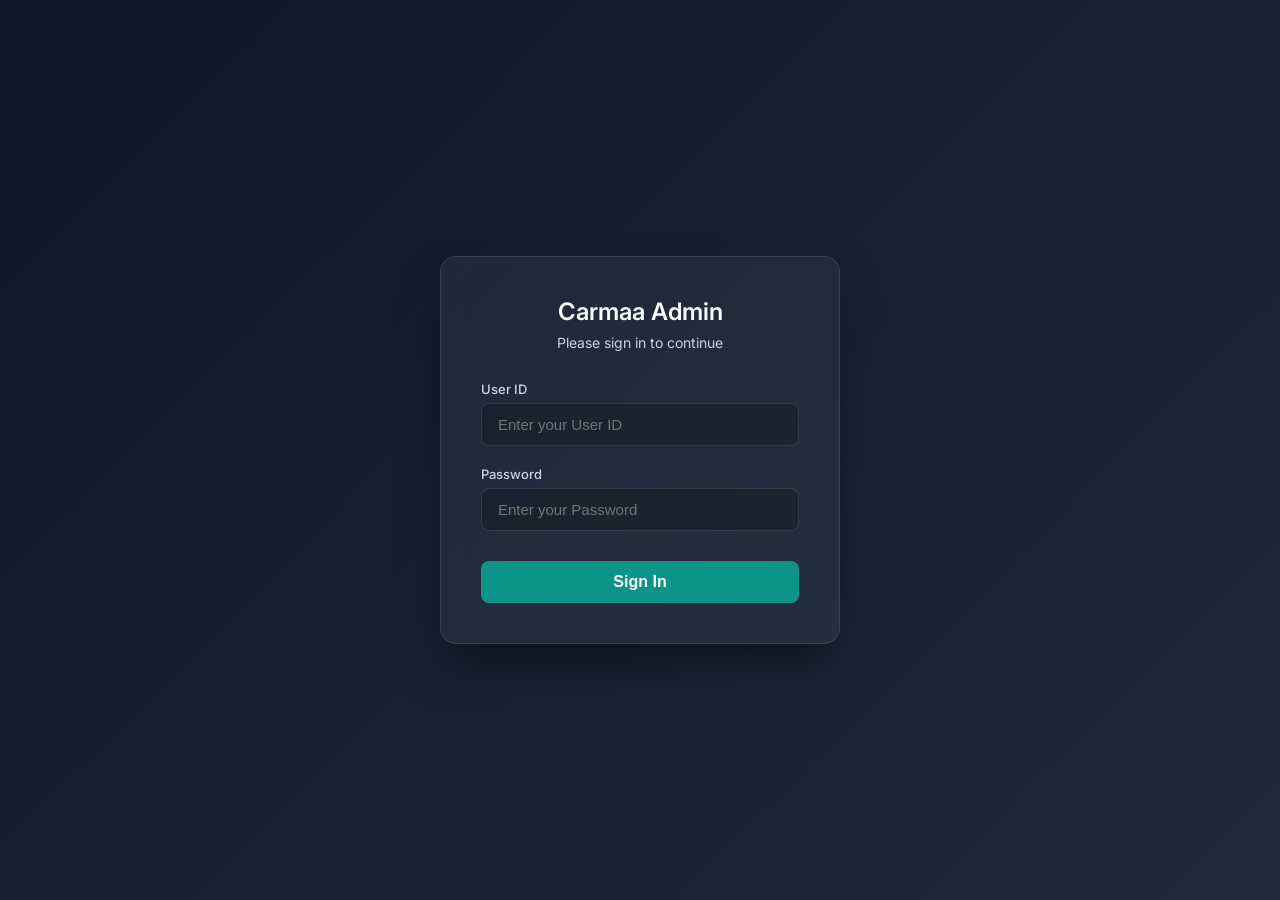
==== index.html @ 68e30fb7 "Initial commit: Carmaa Admin Portal static files" ====
<!DOCTYPE html>
<html lang="en">
<head>
    <meta charset="UTF-8">
    <meta name="viewport" content="width=device-width, initial-scale=1.0">
    <title>Carmaa Admin Portal - Login</title>
    <!-- We link our CSS file here so the page knows how to style itself -->
    <link rel="stylesheet" href="style.css">
    <!-- Importing a premium font (Inter) from Google Fonts -->
    <link href="https://fonts.googleapis.com/css2?family=Inter:wght@400;500;600;700&display=swap" rel="stylesheet">
</head>
<body>
    
    <!-- This container helps us center everything on the screen -->
    <div class="login-container">
        
        <!-- The login box with the glassmorphism effect -->
        <div class="login-box">
            <h1>Carmaa Admin</h1>
            <p class="subtitle">Please sign in to continue</p>
            
            <!-- We use an ID here so our JavaScript can find this specific form -->
            <form id="loginForm">
                
                <div class="input-group">
                    <label for="userid">User ID</label>
                    <input type="text" id="userid" name="userid" placeholder="Enter your User ID" required>
                </div>
                
                <div class="input-group">
                    <label for="password">Password</label>
                    <input type="password" id="password" name="password" placeholder="Enter your Password" required>
                </div>
                
                <!-- This paragraph is hidden by default, but we'll show it using JavaScript if the login fails -->
                <p id="errorMessage" class="error-message">Invalid User ID or Password.</p>
                
                <button type="submit" class="login-button">Sign In</button>
            </form>
        </div>
    </div>

    <!-- We link our JavaScript file at the end so it loads after the HTML is ready -->
    <script src="script.js"></script>
</body>
</html>
---- style.css ----
/* 
  1. CSS Variables
  This allows us to set colors once and reuse them everywhere.
  If we want to change the theme later, we only change it here.
*/
:root {
    --primary-color: #0d9488; /* A nice modern teal/green color */
    --primary-hover: #0f766e;
    --bg-gradient-1: #0f172a; /* Deep blue/slate */
    --bg-gradient-2: #1e293b;
    --text-main: #f8fafc;
    --text-muted: #cbd5e1;
    --glass-bg: rgba(255, 255, 255, 0.05);
    --glass-border: rgba(255, 255, 255, 0.1);
}

/* 
  2. Global Reset
  This removes default margins browsers add, making it look consistent.
*/
* {
    margin: 0;
    padding: 0;
    box-sizing: border-box;
}

body {
    font-family: 'Inter', sans-serif;
    /* We use a gradient background to give it that premium feel */
    background: linear-gradient(135deg, var(--bg-gradient-1), var(--bg-gradient-2));
    color: var(--text-main);
    min-height: 100vh;
    display: flex;
    flex-direction: column;
}

/* =========================================
   LOGIN PAGE STYLES (index.html)
   ========================================= */

.login-container {
    /* Flexbox allows us to easily center the login box exactly in the middle of the screen */
    display: flex;
    justify-content: center;
    align-items: center;
    min-height: 100vh;
    padding: 20px;
}

.login-box {
    /* Glassmorphism Effect: Semi-transparent background with a blur behind it */
    background: var(--glass-bg);
    backdrop-filter: blur(12px);
    -webkit-backdrop-filter: blur(12px);
    border: 1px solid var(--glass-border);
    border-radius: 16px;
    padding: 40px;
    width: 100%;
    max-width: 400px;
    box-shadow: 0 25px 50px -12px rgba(0, 0, 0, 0.5);
    text-align: center;
}

.login-box h1 {
    font-size: 24px;
    font-weight: 600;
    margin-bottom: 8px;
}

.subtitle {
    color: var(--text-muted);
    font-size: 14px;
    margin-bottom: 30px;
}

.input-group {
    margin-bottom: 20px;
    text-align: left;
}

.input-group label {
    display: block;
    font-size: 13px;
    font-weight: 500;
    color: var(--text-muted);
    margin-bottom: 6px;
}

.input-group input {
    width: 100%;
    padding: 12px 16px;
    background: rgba(0, 0, 0, 0.2);
    border: 1px solid var(--glass-border);
    border-radius: 8px;
    color: white;
    font-size: 15px;
    outline: none;
    transition: border-color 0.3s ease;
}

.input-group input:focus {
    border-color: var(--primary-color);
}

.login-button {
    width: 100%;
    padding: 12px;
    background-color: var(--primary-color);
    color: white;
    border: none;
    border-radius: 8px;
    font-size: 16px;
    font-weight: 600;
    cursor: pointer;
    transition: background-color 0.3s ease;
    margin-top: 10px;
}

.login-button:hover {
    background-color: var(--primary-hover);
}

.error-message {
    color: #ef4444; /* Red color for errors */
    font-size: 13px;
    margin-bottom: 15px;
    display: none; /* Hidden by default */
}


/* =========================================
   DASHBOARD PORTAL STYLES (portal.html)
   ========================================= */

.navbar {
    display: flex;
    justify-content: space-between;
    align-items: center;
    padding: 20px 40px;
    background: rgba(15, 23, 42, 0.8);
    backdrop-filter: blur(10px);
    border-bottom: 1px solid var(--glass-border);
}

.nav-brand {
    font-weight: 700;
    font-size: 20px;
}

.logout-btn {
    background: transparent;
    color: var(--text-muted);
    border: 1px solid var(--glass-border);
    padding: 8px 16px;
    border-radius: 6px;
    cursor: pointer;
    transition: all 0.3s ease;
}

.logout-btn:hover {
    background: rgba(255, 255, 255, 0.1);
    color: white;
}

.dashboard-container {
    flex: 1;
    padding: 60px 20px;
    max-width: 1200px;
    margin: 0 auto;
    width: 100%;
}

.dashboard-header {
    text-align: center;
    margin-bottom: 50px;
}

.dashboard-header h2 {
    font-size: 32px;
    margin-bottom: 10px;
}

.dashboard-header p {
    color: var(--text-muted);
    font-size: 16px;
}

/* 
  CSS Grid makes it easy to lay out the 4 cards.
  'auto-fit' combined with 'minmax' makes it responsive (looks good on mobile too!) 
*/
.tools-grid {
    display: grid;
    grid-template-columns: repeat(auto-fit, minmax(250px, 1fr));
    gap: 30px;
}

.tool-card {
    background: var(--glass-bg);
    border: 1px solid var(--glass-border);
    border-radius: 16px;
    padding: 30px;
    text-align: center;
    text-decoration: none;
    color: var(--text-main);
    transition: all 0.4s ease; /* Smooth animation when hovering */
}

/* Hover Effect for the cards */
.tool-card:hover {
    transform: translateY(-10px); /* Moves the card up slightly */
    box-shadow: 0 20px 40px rgba(0, 0, 0, 0.4); /* Adds a larger shadow */
    background: rgba(255, 255, 255, 0.08);
}

.card-image {
    width: 80px;
    height: 80px;
    margin: 0 auto 20px auto;
    background: rgba(255, 255, 255, 1);
    border-radius: 20px;
    padding: 15px;
    display: flex;
    justify-content: center;
    align-items: center;
}

.card-image img {
    max-width: 100%;
    max-height: 100%;
    object-fit: contain;
}

.tool-card h3 {
    font-size: 18px;
    font-weight: 600;
}
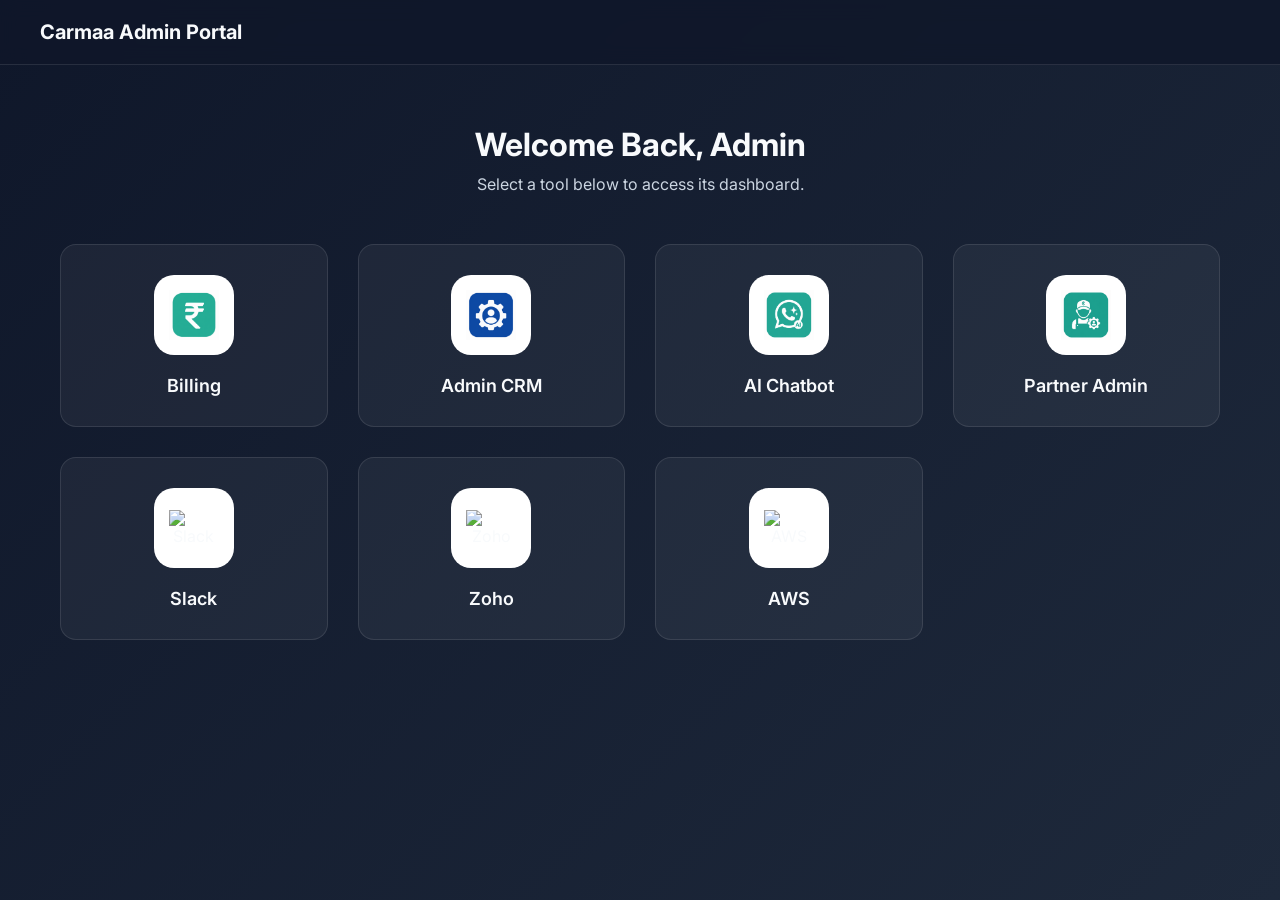
==== commit f68859ac: "Remove client-side login, add new tools" ====
--- a/index.html
+++ b/index.html
@@ -3,44 +3,88 @@
 <head>
     <meta charset="UTF-8">
     <meta name="viewport" content="width=device-width, initial-scale=1.0">
-    <title>Carmaa Admin Portal - Login</title>
-    <!-- We link our CSS file here so the page knows how to style itself -->
+    <title>Carmaa Admin - Dashboard</title>
     <link rel="stylesheet" href="style.css">
-    <!-- Importing a premium font (Inter) from Google Fonts -->
     <link href="https://fonts.googleapis.com/css2?family=Inter:wght@400;500;600;700&display=swap" rel="stylesheet">
 </head>
 <body>
     
-    <!-- This container helps us center everything on the screen -->
-    <div class="login-container">
+    <!-- Top navigation bar -->
+    <nav class="navbar">
+        <div class="nav-brand">Carmaa Admin Portal</div>
+    </nav>
+
+    <!-- Main content area -->
+    <main class="dashboard-container">
         
-        <!-- The login box with the glassmorphism effect -->
-        <div class="login-box">
-            <h1>Carmaa Admin</h1>
-            <p class="subtitle">Please sign in to continue</p>
+        <header class="dashboard-header">
+            <h2>Welcome Back, Admin</h2>
+            <p>Select a tool below to access its dashboard.</p>
+        </header>
+
+        <!-- A grid container to hold our 4 cards nicely aligned -->
+        <div class="tools-grid">
             
-            <!-- We use an ID here so our JavaScript can find this specific form -->
-            <form id="loginForm">
-                
-                <div class="input-group">
-                    <label for="userid">User ID</label>
-                    <input type="text" id="userid" name="userid" placeholder="Enter your User ID" required>
+            <!-- Tool 1: Billing -->
+            <!-- We use target="_blank" so it opens in a new tab -->
+            <a href="https://project-ah3t5-git-develop-carmaatechnologies-1700s-projects.vercel.app/?_vercel_share=kAFGG25IMNglXwDJtspXRXUY8GUaffum" target="_blank" class="tool-card">
+                <div class="card-image">
+                    <!-- We point to the image you will save in the assets folder -->
+                    <img src="./assets/billing.png" alt="Billing">
                 </div>
-                
-                <div class="input-group">
-                    <label for="password">Password</label>
-                    <input type="password" id="password" name="password" placeholder="Enter your Password" required>
+                <h3>Billing</h3>
+            </a>
+
+            <!-- Tool 2: Admin-CRM -->
+            <a href="https://admin-prd.carmaacarcare.com/" target="_blank" class="tool-card">
+                <div class="card-image">
+                    <img src="./assets/admin-crm.png" alt="Admin CRM">
                 </div>
-                
-                <!-- This paragraph is hidden by default, but we'll show it using JavaScript if the login fails -->
-                <p id="errorMessage" class="error-message">Invalid User ID or Password.</p>
-                
-                <button type="submit" class="login-button">Sign In</button>
-            </form>
+                <h3>Admin CRM</h3>
+            </a>
+
+            <!-- Tool 3: AIChatbot -->
+            <a href="https://saleaifront.carmaacarcare.com/" target="_blank" class="tool-card">
+                <div class="card-image">
+                    <img src="./assets/ai-chatbot.png" alt="AI Chatbot">
+                </div>
+                <h3>AI Chatbot</h3>
+            </a>
+
+            <!-- Tool 4: PartnerAdmin -->
+            <a href="http://partner-admin.carmaacarcare.com/" target="_blank" class="tool-card">
+                <div class="card-image">
+                    <img src="./assets/partner-admin.png" alt="Partner Admin">
+                </div>
+                <h3>Partner Admin</h3>
+            </a>
+
+            <!-- Tool 5: Slack -->
+            <a href="https://carmaacarcare.slack.com/" target="_blank" class="tool-card">
+                <div class="card-image">
+                    <img src="https://upload.wikimedia.org/wikipedia/commons/d/d5/Slack_icon_2019.svg" alt="Slack">
+                </div>
+                <h3>Slack</h3>
+            </a>
+
+            <!-- Tool 6: Zoho -->
+            <a href="http://workplace.zoho.in/#mail_app/mail/folder/inbox" target="_blank" class="tool-card">
+                <div class="card-image">
+                    <img src="https://upload.wikimedia.org/wikipedia/commons/8/87/Zoho_Corporation_logo.svg" alt="Zoho">
+                </div>
+                <h3>Zoho</h3>
+            </a>
+
+            <!-- Tool 7: AWS -->
+            <a href="https://carmaa.signin.aws.amazon.com/console" target="_blank" class="tool-card">
+                <div class="card-image">
+                    <img src="https://upload.wikimedia.org/wikipedia/commons/9/93/Amazon_Web_Services_Logo.svg" alt="AWS">
+                </div>
+                <h3>AWS</h3>
+            </a>
+
         </div>
-    </div>
+    </main>
 
-    <!-- We link our JavaScript file at the end so it loads after the HTML is ready -->
-    <script src="script.js"></script>
 </body>
 </html>
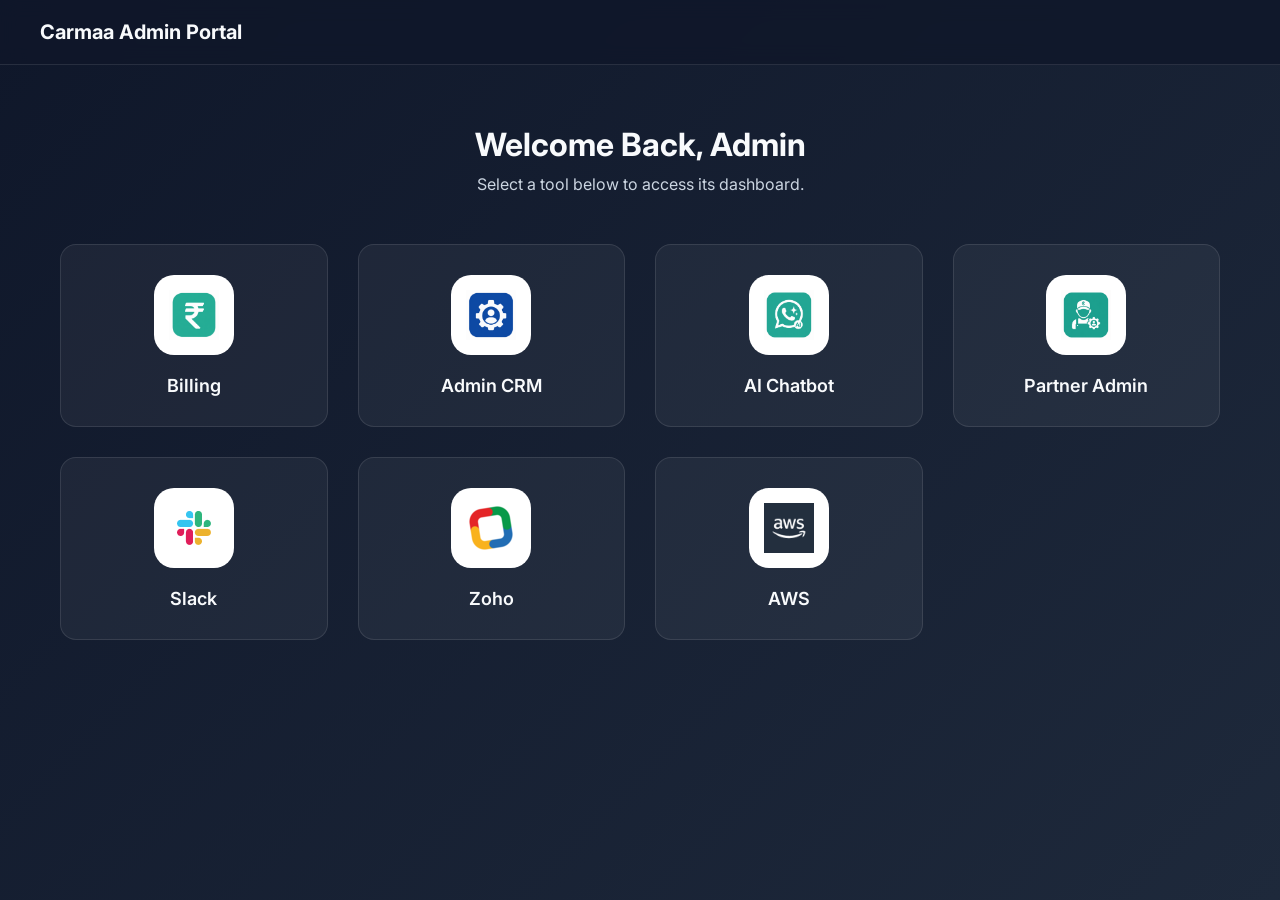
==== commit c9e2791f: "Use colorful PNG icons" ====
--- a/index.html
+++ b/index.html
@@ -62,7 +62,7 @@
             <!-- Tool 5: Slack -->
             <a href="https://carmaacarcare.slack.com/" target="_blank" class="tool-card">
                 <div class="card-image">
-                    <img src="https://upload.wikimedia.org/wikipedia/commons/d/d5/Slack_icon_2019.svg" alt="Slack">
+                    <img src="./assets/slack.png" alt="Slack">
                 </div>
                 <h3>Slack</h3>
             </a>
@@ -70,7 +70,7 @@
             <!-- Tool 6: Zoho -->
             <a href="http://workplace.zoho.in/#mail_app/mail/folder/inbox" target="_blank" class="tool-card">
                 <div class="card-image">
-                    <img src="https://upload.wikimedia.org/wikipedia/commons/8/87/Zoho_Corporation_logo.svg" alt="Zoho">
+                    <img src="./assets/zoho.png" alt="Zoho">
                 </div>
                 <h3>Zoho</h3>
             </a>
@@ -78,7 +78,7 @@
             <!-- Tool 7: AWS -->
             <a href="https://carmaa.signin.aws.amazon.com/console" target="_blank" class="tool-card">
                 <div class="card-image">
-                    <img src="https://upload.wikimedia.org/wikipedia/commons/9/93/Amazon_Web_Services_Logo.svg" alt="AWS">
+                    <img src="./assets/aws.png" alt="AWS">
                 </div>
                 <h3>AWS</h3>
             </a>
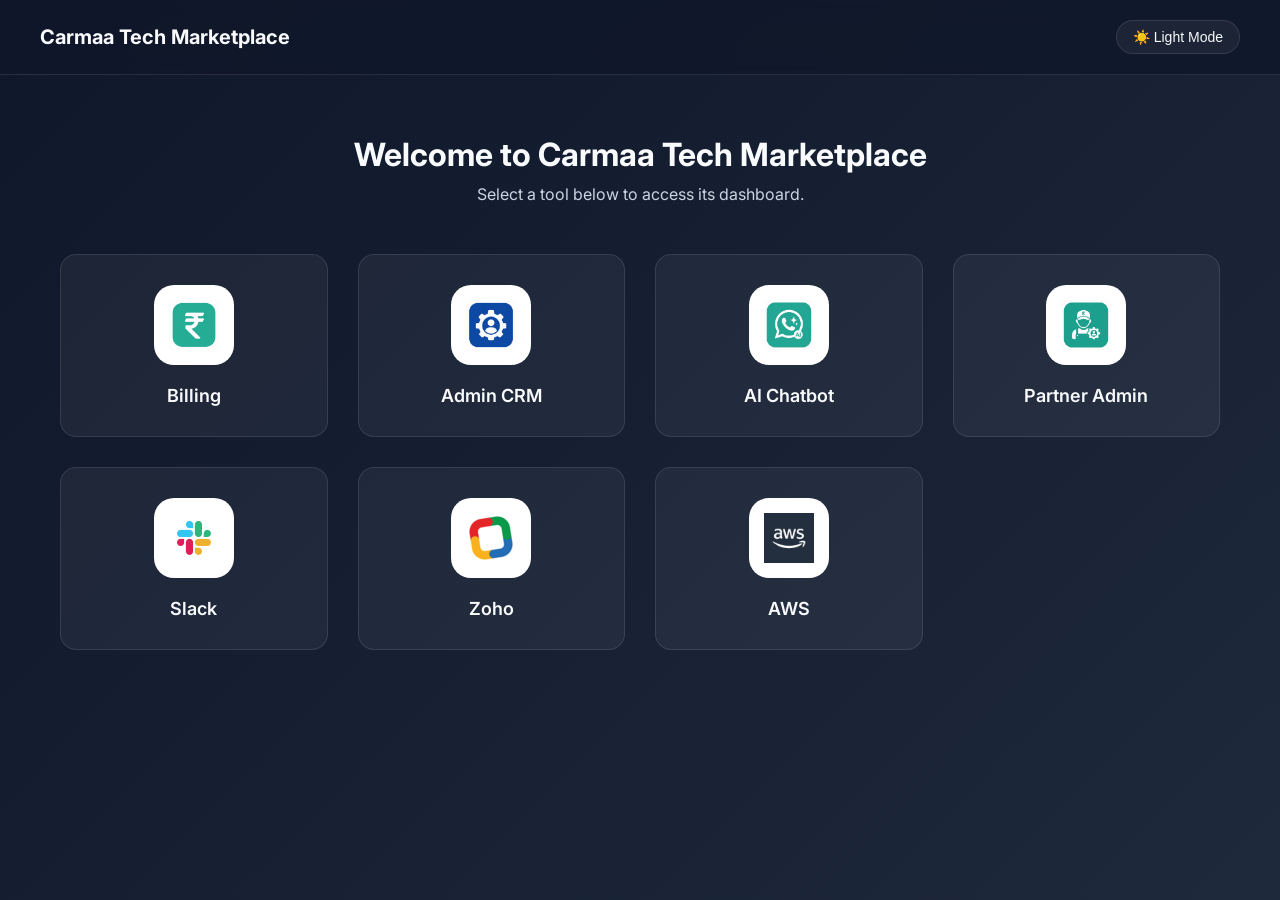
==== commit 4e97a8da: "Implement Marketplace changes: disable inspect, rename, favicon, theme toggle" ====
--- a/index.html
+++ b/index.html
@@ -3,7 +3,8 @@
 <head>
     <meta charset="UTF-8">
     <meta name="viewport" content="width=device-width, initial-scale=1.0">
-    <title>Carmaa Admin - Dashboard</title>
+    <title>Carmaa Tech Marketplace</title>
+    <link rel="icon" href="./assets/favicon.ico" type="image/x-icon">
     <link rel="stylesheet" href="style.css">
     <link href="https://fonts.googleapis.com/css2?family=Inter:wght@400;500;600;700&display=swap" rel="stylesheet">
 </head>
@@ -11,14 +12,15 @@
     
     <!-- Top navigation bar -->
     <nav class="navbar">
-        <div class="nav-brand">Carmaa Admin Portal</div>
+        <div class="nav-brand">Carmaa Tech Marketplace</div>
+        <button id="theme-toggle" class="theme-btn">☀️ Light Mode</button>
     </nav>
 
     <!-- Main content area -->
     <main class="dashboard-container">
         
         <header class="dashboard-header">
-            <h2>Welcome Back, Admin</h2>
+            <h2>Welcome to Carmaa Tech Marketplace</h2>
             <p>Select a tool below to access its dashboard.</p>
         </header>
 
@@ -86,5 +88,39 @@
         </div>
     </main>
 
+    <script>
+        // Disable Inspect Element
+        document.addEventListener('contextmenu', event => event.preventDefault());
+        document.addEventListener('keydown', function(e) {
+            if (e.key === 'F12' || 
+                (e.ctrlKey && e.shiftKey && (e.key === 'I' || e.key === 'i')) || 
+                (e.ctrlKey && e.shiftKey && (e.key === 'J' || e.key === 'j')) || 
+                (e.ctrlKey && (e.key === 'U' || e.key === 'u'))) {
+                e.preventDefault();
+            }
+        });
+
+        // Theme Toggle Logic
+        const themeToggle = document.getElementById('theme-toggle');
+        const currentTheme = localStorage.getItem('theme') || 'dark';
+        
+        if (currentTheme === 'light') {
+            document.body.setAttribute('data-theme', 'light');
+            themeToggle.innerText = '🌙 Dark Mode';
+        }
+
+        themeToggle.addEventListener('click', () => {
+            let theme = document.body.getAttribute('data-theme');
+            if (theme === 'light') {
+                document.body.removeAttribute('data-theme');
+                localStorage.setItem('theme', 'dark');
+                themeToggle.innerText = '☀️ Light Mode';
+            } else {
+                document.body.setAttribute('data-theme', 'light');
+                localStorage.setItem('theme', 'light');
+                themeToggle.innerText = '🌙 Dark Mode';
+            }
+        });
+    </script>
 </body>
 </html>
--- a/style.css
+++ b/style.css
@@ -12,6 +12,17 @@
     --text-muted: #cbd5e1;
     --glass-bg: rgba(255, 255, 255, 0.05);
     --glass-border: rgba(255, 255, 255, 0.1);
+    --navbar-bg: rgba(15, 23, 42, 0.8);
+}
+
+[data-theme="light"] {
+    --bg-gradient-1: #f8fafc;
+    --bg-gradient-2: #e2e8f0;
+    --text-main: #0f172a;
+    --text-muted: #475569;
+    --glass-bg: rgba(255, 255, 255, 0.7);
+    --glass-border: rgba(0, 0, 0, 0.1);
+    --navbar-bg: rgba(255, 255, 255, 0.6);
 }
 
 /* 
@@ -137,7 +148,7 @@
     justify-content: space-between;
     align-items: center;
     padding: 20px 40px;
-    background: rgba(15, 23, 42, 0.8);
+    background: var(--navbar-bg);
     backdrop-filter: blur(10px);
     border-bottom: 1px solid var(--glass-border);
 }
@@ -235,3 +246,19 @@
     font-size: 18px;
     font-weight: 600;
 }
+
+.theme-btn {
+    background: var(--glass-bg);
+    color: var(--text-main);
+    border: 1px solid var(--glass-border);
+    padding: 8px 16px;
+    border-radius: 20px;
+    cursor: pointer;
+    font-weight: 500;
+    font-size: 14px;
+    transition: all 0.3s ease;
+}
+
+.theme-btn:hover {
+    background: var(--glass-border);
+}
